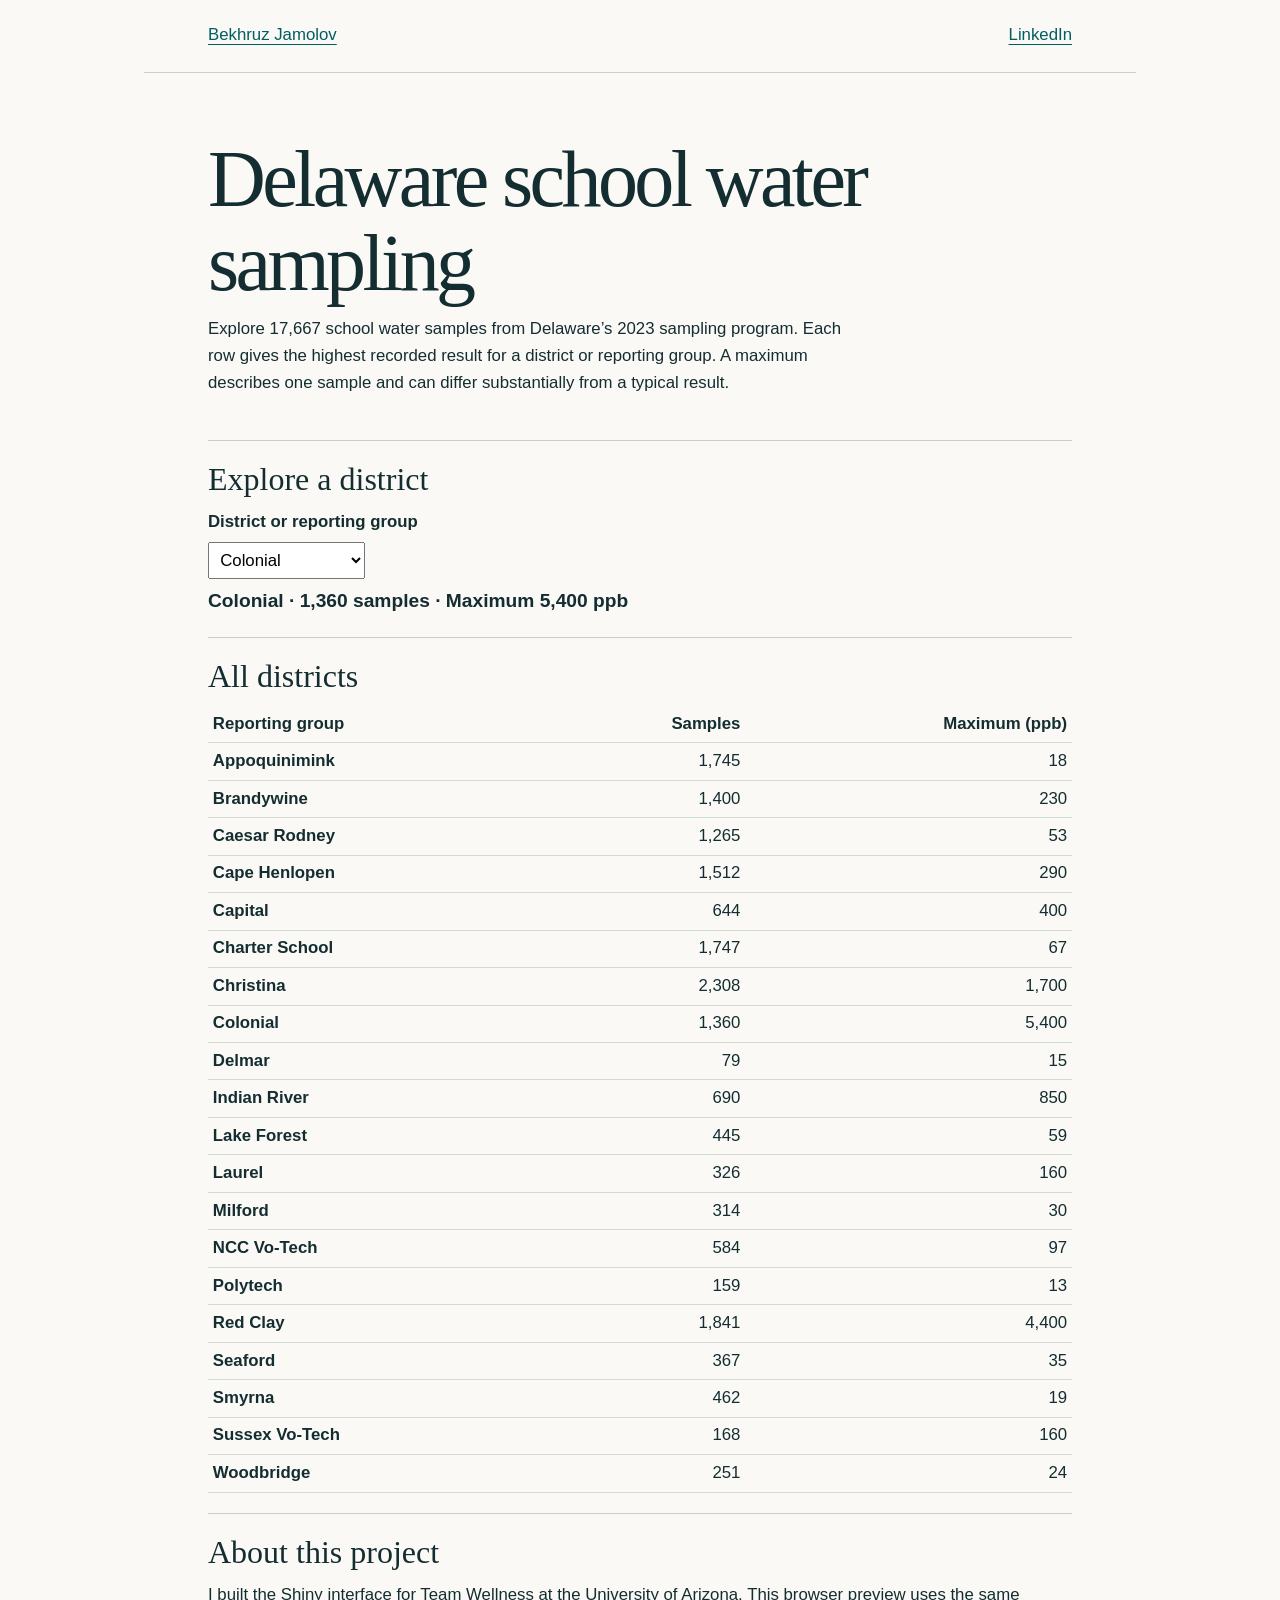
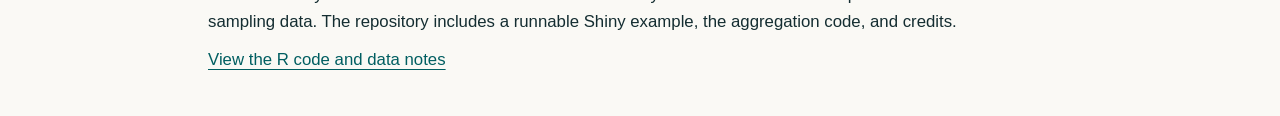
==== projects/delaware/index.html @ e9c84d28 "Showcase QA and data projects with a Delaware district explorer and reproducible R examples" ====
<!doctype html><html lang="en"><head><meta charset="utf-8"><meta name="viewport" content="width=device-width, initial-scale=1"><title>Delaware school water sampling | Bekhruz Jamolov</title><link rel="stylesheet" href="../../style.css"></head><body><nav><a href="../../">Bekhruz Jamolov</a><a href="https://www.linkedin.com/in/bekhruzjamolov/">LinkedIn</a></nav><main><header><h1>Delaware school water sampling</h1><p>Explore 17,667 school water samples from Delaware’s 2023 sampling program. Each row gives the highest recorded result for a district or reporting group. A maximum describes one sample and can differ substantially from a typical result.</p></header><section><h2>Explore a district</h2><label for="district">District or reporting group</label><select id="district"><option data-count="1,745" data-peak="18">Appoquinimink</option><option data-count="1,400" data-peak="230">Brandywine</option><option data-count="1,265" data-peak="53">Caesar Rodney</option><option data-count="1,512" data-peak="290">Cape Henlopen</option><option data-count="644" data-peak="400">Capital</option><option data-count="1,747" data-peak="67">Charter School</option><option data-count="2,308" data-peak="1,700">Christina</option><option data-count="1,360" data-peak="5,400" selected>Colonial</option><option data-count="79" data-peak="15">Delmar</option><option data-count="690" data-peak="850">Indian River</option><option data-count="445" data-peak="59">Lake Forest</option><option data-count="326" data-peak="160">Laurel</option><option data-count="314" data-peak="30">Milford</option><option data-count="584" data-peak="97">NCC Vo-Tech</option><option data-count="159" data-peak="13">Polytech</option><option data-count="1,841" data-peak="4,400">Red Clay</option><option data-count="367" data-peak="35">Seaford</option><option data-count="462" data-peak="19">Smyrna</option><option data-count="168" data-peak="160">Sussex Vo-Tech</option><option data-count="251" data-peak="24">Woodbridge</option></select><output id="result" for="district" aria-live="polite">Colonial · 1,360 samples · Maximum 5,400 ppb</output></section><section><h2>All districts</h2><table><thead><tr><th scope="col">Reporting group</th><th scope="col">Samples</th><th scope="col">Maximum (ppb)</th></tr></thead><tbody><tr><th scope="row">Appoquinimink</th><td>1,745</td><td>18</td></tr><tr><th scope="row">Brandywine</th><td>1,400</td><td>230</td></tr><tr><th scope="row">Caesar Rodney</th><td>1,265</td><td>53</td></tr><tr><th scope="row">Cape Henlopen</th><td>1,512</td><td>290</td></tr><tr><th scope="row">Capital</th><td>644</td><td>400</td></tr><tr><th scope="row">Charter School</th><td>1,747</td><td>67</td></tr><tr><th scope="row">Christina</th><td>2,308</td><td>1,700</td></tr><tr><th scope="row">Colonial</th><td>1,360</td><td>5,400</td></tr><tr><th scope="row">Delmar</th><td>79</td><td>15</td></tr><tr><th scope="row">Indian River</th><td>690</td><td>850</td></tr><tr><th scope="row">Lake Forest</th><td>445</td><td>59</td></tr><tr><th scope="row">Laurel</th><td>326</td><td>160</td></tr><tr><th scope="row">Milford</th><td>314</td><td>30</td></tr><tr><th scope="row">NCC Vo-Tech</th><td>584</td><td>97</td></tr><tr><th scope="row">Polytech</th><td>159</td><td>13</td></tr><tr><th scope="row">Red Clay</th><td>1,841</td><td>4,400</td></tr><tr><th scope="row">Seaford</th><td>367</td><td>35</td></tr><tr><th scope="row">Smyrna</th><td>462</td><td>19</td></tr><tr><th scope="row">Sussex Vo-Tech</th><td>168</td><td>160</td></tr><tr><th scope="row">Woodbridge</th><td>251</td><td>24</td></tr></tbody></table></section><section><h2>About this project</h2><p>I built the Shiny interface for Team Wellness at the University of Arizona. This browser preview uses the same sampling data. The repository includes a runnable Shiny example, the aggregation code, and credits.</p><a href="https://github.com/jamolovb/html-portfolio/tree/main/projects/delaware">View the R code and data notes</a></section><script>const select = document.querySelector('#district');select.addEventListener('change', () => {const option = select.selectedOptions[0];document.querySelector('#result').textContent = option.text + ' · ' + option.dataset.count + ' samples · Maximum ' + option.dataset.peak + ' ppb';});</script></main></body></html>
---- style.css ----
*{box-sizing:border-box}html{color-scheme:light}body{font:1.05rem/1.6 "Helvetica Neue",Arial,sans-serif;color:#142d31;background:#faf9f5;margin:0}main,footer,nav{max-width:62rem;margin:auto;padding:1.4rem clamp(1rem,5vw,4rem)}nav{display:flex;justify-content:space-between;border-bottom:1px solid #cad2cc}a{color:#005e61;text-underline-offset:.22em}h1,h2,h3,p{margin:0 0 .7rem}h1{font:normal clamp(2.8rem,8vw,5rem)/1.05 Georgia,serif;letter-spacing:-.045em}h2{font:normal 2rem Georgia,serif}h3{font-size:1.3rem}header{padding:2.6rem 0 2rem}header p{max-width:40rem}article,section{border-top:1px solid #c8cfca;padding:1.25rem 0}small{font-weight:600;color:#466465}label{display:block;font-weight:bold}select{font:inherit;padding:.45rem;max-width:100%;margin:.4rem 0}output{display:block;font-size:1.2rem;font-weight:600}table{width:100%;border-collapse:collapse;font-variant-numeric:tabular-nums}th,td{text-align:right;border-bottom:1px solid #d4dad4;padding:.3rem}th:first-child,td:first-child{text-align:left}footer{padding-bottom:3rem}a:focus-visible,select:focus-visible{outline:3px solid #b66816}img{max-width:100%;height:auto}
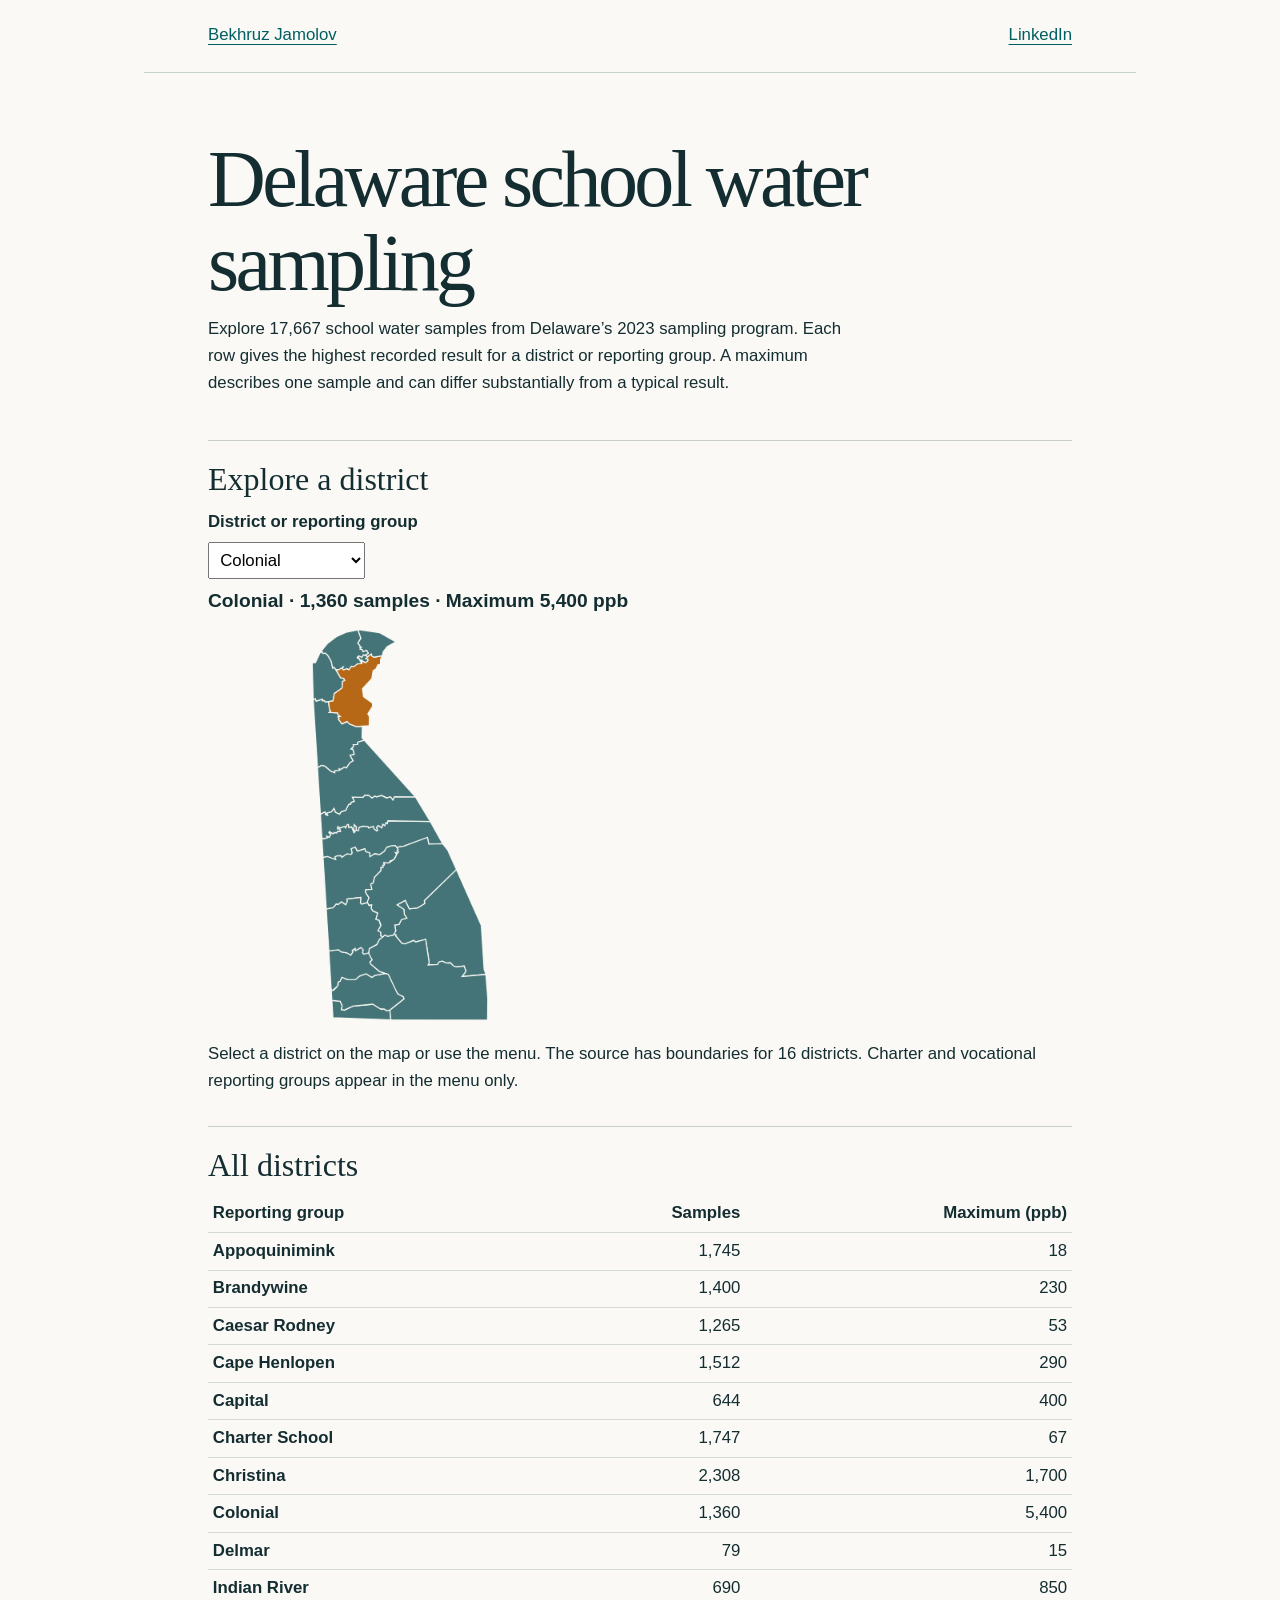
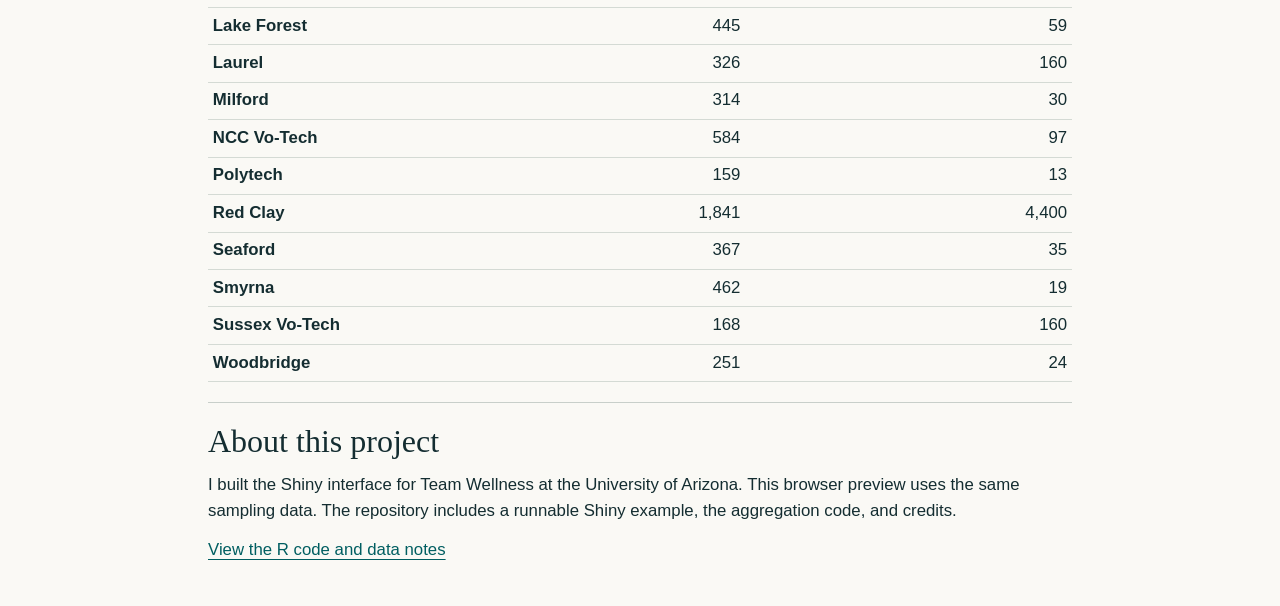
==== commit 1a421148: "Link Delaware district selection to the geographic boundaries in the browser and Shiny" ====
--- a/projects/delaware/index.html
+++ b/projects/delaware/index.html
@@ -1 +1 @@
-<!doctype html><html lang="en"><head><meta charset="utf-8"><meta name="viewport" content="width=device-width, initial-scale=1"><title>Delaware school water sampling | Bekhruz Jamolov</title><link rel="stylesheet" href="../../style.css"></head><body><nav><a href="../../">Bekhruz Jamolov</a><a href="https://www.linkedin.com/in/bekhruzjamolov/">LinkedIn</a></nav><main><header><h1>Delaware school water sampling</h1><p>Explore 17,667 school water samples from Delaware’s 2023 sampling program. Each row gives the highest recorded result for a district or reporting group. A maximum describes one sample and can differ substantially from a typical result.</p></header><section><h2>Explore a district</h2><label for="district">District or reporting group</label><select id="district"><option data-count="1,745" data-peak="18">Appoquinimink</option><option data-count="1,400" data-peak="230">Brandywine</option><option data-count="1,265" data-peak="53">Caesar Rodney</option><option data-count="1,512" data-peak="290">Cape Henlopen</option><option data-count="644" data-peak="400">Capital</option><option data-count="1,747" data-peak="67">Charter School</option><option data-count="2,308" data-peak="1,700">Christina</option><option data-count="1,360" data-peak="5,400" selected>Colonial</option><option data-count="79" data-peak="15">Delmar</option><option data-count="690" data-peak="850">Indian River</option><option data-count="445" data-peak="59">Lake Forest</option><option data-count="326" data-peak="160">Laurel</option><option data-count="314" data-peak="30">Milford</option><option data-count="584" data-peak="97">NCC Vo-Tech</option><option data-count="159" data-peak="13">Polytech</option><option data-count="1,841" data-peak="4,400">Red Clay</option><option data-count="367" data-peak="35">Seaford</option><option data-count="462" data-peak="19">Smyrna</option><option data-count="168" data-peak="160">Sussex Vo-Tech</option><option data-count="251" data-peak="24">Woodbridge</option></select><output id="result" for="district" aria-live="polite">Colonial · 1,360 samples · Maximum 5,400 ppb</output></section><section><h2>All districts</h2><table><thead><tr><th scope="col">Reporting group</th><th scope="col">Samples</th><th scope="col">Maximum (ppb)</th></tr></thead><tbody><tr><th scope="row">Appoquinimink</th><td>1,745</td><td>18</td></tr><tr><th scope="row">Brandywine</th><td>1,400</td><td>230</td></tr><tr><th scope="row">Caesar Rodney</th><td>1,265</td><td>53</td></tr><tr><th scope="row">Cape Henlopen</th><td>1,512</td><td>290</td></tr><tr><th scope="row">Capital</th><td>644</td><td>400</td></tr><tr><th scope="row">Charter School</th><td>1,747</td><td>67</td></tr><tr><th scope="row">Christina</th><td>2,308</td><td>1,700</td></tr><tr><th scope="row">Colonial</th><td>1,360</td><td>5,400</td></tr><tr><th scope="row">Delmar</th><td>79</td><td>15</td></tr><tr><th scope="row">Indian River</th><td>690</td><td>850</td></tr><tr><th scope="row">Lake Forest</th><td>445</td><td>59</td></tr><tr><th scope="row">Laurel</th><td>326</td><td>160</td></tr><tr><th scope="row">Milford</th><td>314</td><td>30</td></tr><tr><th scope="row">NCC Vo-Tech</th><td>584</td><td>97</td></tr><tr><th scope="row">Polytech</th><td>159</td><td>13</td></tr><tr><th scope="row">Red Clay</th><td>1,841</td><td>4,400</td></tr><tr><th scope="row">Seaford</th><td>367</td><td>35</td></tr><tr><th scope="row">Smyrna</th><td>462</td><td>19</td></tr><tr><th scope="row">Sussex Vo-Tech</th><td>168</td><td>160</td></tr><tr><th scope="row">Woodbridge</th><td>251</td><td>24</td></tr></tbody></table></section><section><h2>About this project</h2><p>I built the Shiny interface for Team Wellness at the University of Arizona. This browser preview uses the same sampling data. The repository includes a runnable Shiny example, the aggregation code, and credits.</p><a href="https://github.com/jamolovb/html-portfolio/tree/main/projects/delaware">View the R code and data notes</a></section><script>const select = document.querySelector('#district');select.addEventListener('change', () => {const option = select.selectedOptions[0];document.querySelector('#result').textContent = option.text + ' · ' + option.dataset.count + ' samples · Maximum ' + option.dataset.peak + ' ppb';});</script></main></body></html>+<!doctype html><html lang="en"><head><meta charset="utf-8"><meta name="viewport" content="width=device-width, initial-scale=1"><title>Delaware school water sampling | Bekhruz Jamolov</title><link rel="stylesheet" href="../../style.css"></head><body><nav><a href="../../">Bekhruz Jamolov</a><a href="https://www.linkedin.com/in/bekhruzjamolov/">LinkedIn</a></nav><main><header><h1>Delaware school water sampling</h1><p>Explore 17,667 school water samples from Delaware’s 2023 sampling program. Each row gives the highest recorded result for a district or reporting group. A maximum describes one sample and can differ substantially from a typical result.</p></header><section><h2>Explore a district</h2><label for="district">District or reporting group</label><select id="district"><option data-count="1,745" data-peak="18">Appoquinimink</option><option data-count="1,400" data-peak="230">Brandywine</option><option data-count="1,265" data-peak="53">Caesar Rodney</option><option data-count="1,512" data-peak="290">Cape Henlopen</option><option data-count="644" data-peak="400">Capital</option><option data-count="1,747" data-peak="67">Charter School</option><option data-count="2,308" data-peak="1,700">Christina</option><option data-count="1,360" data-peak="5,400" selected>Colonial</option><option data-count="79" data-peak="15">Delmar</option><option data-count="690" data-peak="850">Indian River</option><option data-count="445" data-peak="59">Lake Forest</option><option data-count="326" data-peak="160">Laurel</option><option data-count="314" data-peak="30">Milford</option><option data-count="584" data-peak="97">NCC Vo-Tech</option><option data-count="159" data-peak="13">Polytech</option><option data-count="1,841" data-peak="4,400">Red Clay</option><option data-count="367" data-peak="35">Seaford</option><option data-count="462" data-peak="19">Smyrna</option><option data-count="168" data-peak="160">Sussex Vo-Tech</option><option data-count="251" data-peak="24">Woodbridge</option></select><output id="result" for="district" aria-live="polite">Colonial · 1,360 samples · Maximum 5,400 ppb</output><canvas id="district-map" width="480" height="520" style="width:min(100%,24rem);height:auto;cursor:pointer" aria-label="Delaware district boundaries. Use the district selector above for keyboard access."></canvas><p>Select a district on the map or use the menu. The source has boundaries for 16 districts. Charter and vocational reporting groups appear in the menu only.</p></section><section><h2>All districts</h2><table><thead><tr><th scope="col">Reporting group</th><th scope="col">Samples</th><th scope="col">Maximum (ppb)</th></tr></thead><tbody><tr><th scope="row">Appoquinimink</th><td>1,745</td><td>18</td></tr><tr><th scope="row">Brandywine</th><td>1,400</td><td>230</td></tr><tr><th scope="row">Caesar Rodney</th><td>1,265</td><td>53</td></tr><tr><th scope="row">Cape Henlopen</th><td>1,512</td><td>290</td></tr><tr><th scope="row">Capital</th><td>644</td><td>400</td></tr><tr><th scope="row">Charter School</th><td>1,747</td><td>67</td></tr><tr><th scope="row">Christina</th><td>2,308</td><td>1,700</td></tr><tr><th scope="row">Colonial</th><td>1,360</td><td>5,400</td></tr><tr><th scope="row">Delmar</th><td>79</td><td>15</td></tr><tr><th scope="row">Indian River</th><td>690</td><td>850</td></tr><tr><th scope="row">Lake Forest</th><td>445</td><td>59</td></tr><tr><th scope="row">Laurel</th><td>326</td><td>160</td></tr><tr><th scope="row">Milford</th><td>314</td><td>30</td></tr><tr><th scope="row">NCC Vo-Tech</th><td>584</td><td>97</td></tr><tr><th scope="row">Polytech</th><td>159</td><td>13</td></tr><tr><th scope="row">Red Clay</th><td>1,841</td><td>4,400</td></tr><tr><th scope="row">Seaford</th><td>367</td><td>35</td></tr><tr><th scope="row">Smyrna</th><td>462</td><td>19</td></tr><tr><th scope="row">Sussex Vo-Tech</th><td>168</td><td>160</td></tr><tr><th scope="row">Woodbridge</th><td>251</td><td>24</td></tr></tbody></table></section><section><h2>About this project</h2><p>I built the Shiny interface for Team Wellness at the University of Arizona. This browser preview uses the same sampling data. The repository includes a runnable Shiny example, the aggregation code, and credits.</p><a href="https://github.com/jamolovb/html-portfolio/tree/main/projects/delaware">View the R code and data notes</a></section><script>const select = document.querySelector('#district');select.addEventListener('change', () => {const option = select.selectedOptions[0];document.querySelector('#result').textContent = option.text + ' · ' + option.dataset.count + ' samples · Maximum ' + option.dataset.peak + ' ppb';});</script></main><script src="map.js"></script></body></html>
